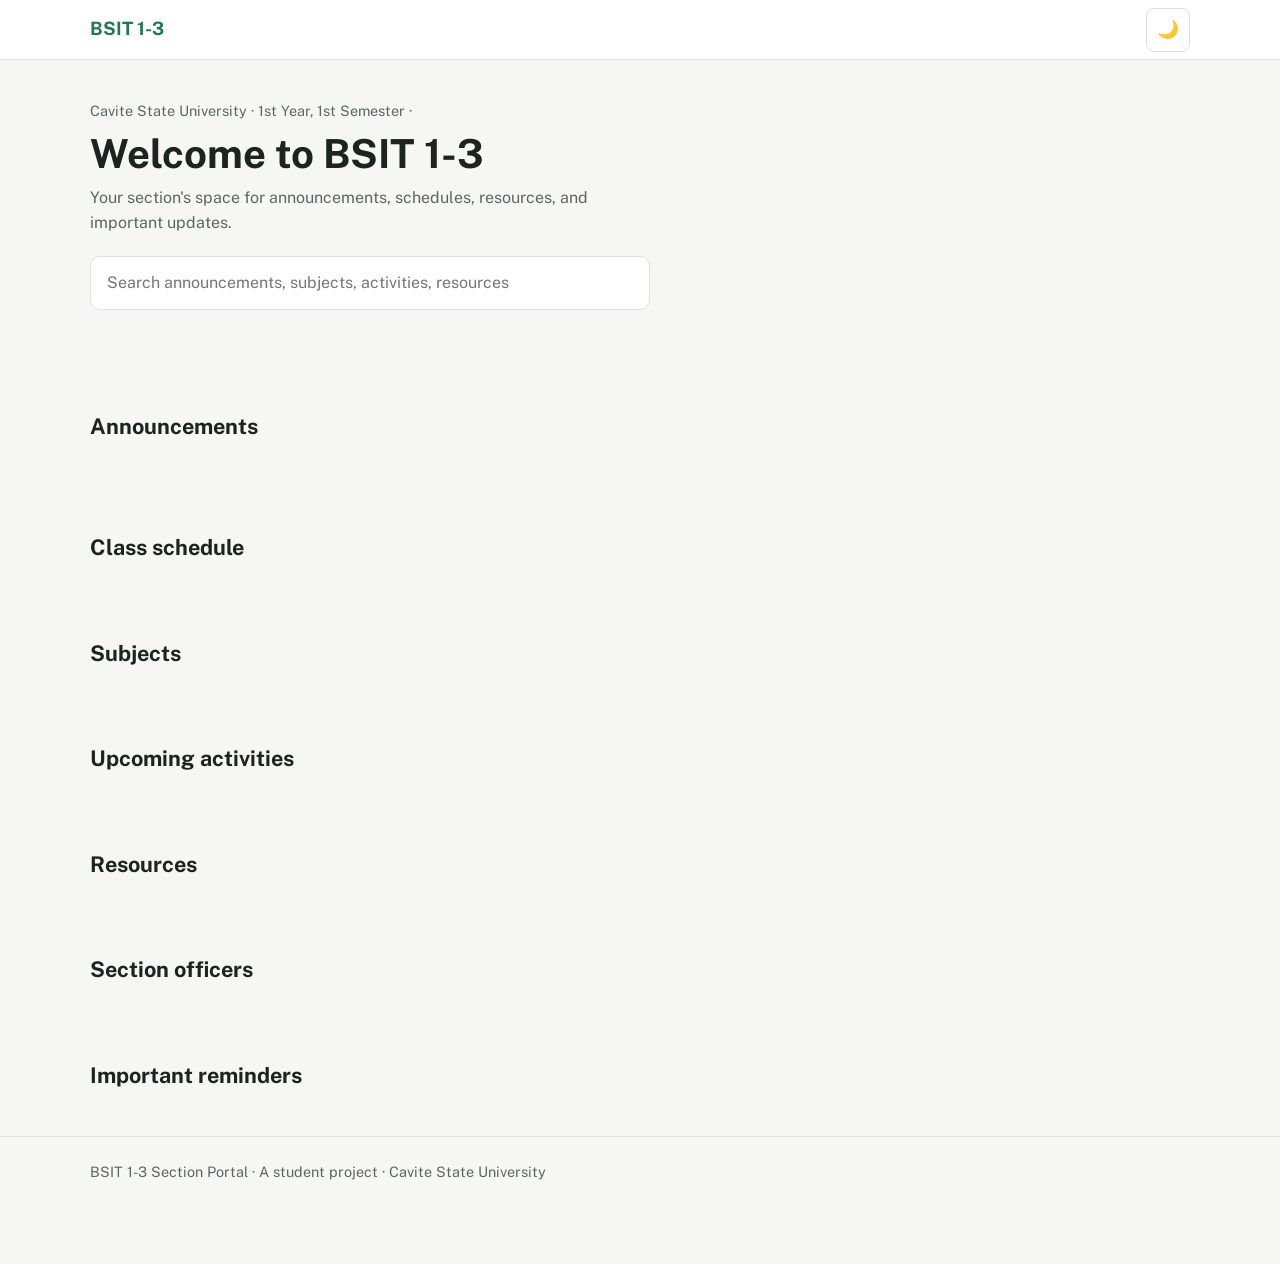
==== index.html @ c6836c4e "Add files via upload" ====
<!DOCTYPE html>
<html lang="en">
<head>
  <meta charset="UTF-8">
  <meta name="viewport" content="width=device-width, initial-scale=1">
  <meta name="description" content="BSIT 1-3 Section Portal: announcements, schedule, subjects, activities, and resources.">
  <title>BSIT 1-3 Section Portal</title>
  <link rel="preconnect" href="https://fonts.googleapis.com">
  <link rel="preconnect" href="https://fonts.gstatic.com" crossorigin>
  <link href="https://fonts.googleapis.com/css2?family=Public+Sans:wght@400;500;600;700&display=swap" rel="stylesheet">
  <link rel="stylesheet" href="style.css">
</head>
<body>
  <a class="skip-link" href="#main">Skip to content</a>

  <header class="site-header">
    <div class="container header-inner">
      <a class="brand" href="#home">BSIT 1-3</a>
      <nav id="site-nav" class="site-nav" aria-label="Main navigation">
        <ul id="nav-links"></ul>
      </nav>
      <div class="header-actions">
        <button id="theme-toggle" class="icon-btn" type="button" aria-label="Switch to dark mode">🌙</button>
        <button id="menu-toggle" class="icon-btn menu-btn" type="button" aria-label="Open menu" aria-expanded="false" aria-controls="site-nav">☰</button>
      </div>
    </div>
  </header>

  <main id="main">
    <section id="home" class="hero">
      <div class="container">
        <p class="hero-meta">Cavite State University · 1st Year, 1st Semester · <span id="current-date"></span></p>
        <h1>Welcome to BSIT 1-3</h1>
        <p class="hero-text">Your section's space for announcements, schedules, resources, and important updates.</p>
        <form id="search-form" class="search" role="search">
          <label for="search-input" class="sr-only">Search the portal</label>
          <input id="search-input" type="search" placeholder="Search announcements, subjects, activities, resources" autocomplete="off">
        </form>
      </div>
    </section>

    <div class="container">
      <section id="search-results" class="section" aria-live="polite" hidden>
        <h2>Search results</h2>
        <div id="search-results-list" class="grid"></div>
      </section>

      <div id="page-content">
        <section class="section" aria-label="Dashboard">
          <div id="dashboard" class="grid dashboard"></div>
        </section>

        <section id="announcements" class="section">
          <h2>Announcements</h2>
          <div id="announcement-filters" class="filters" role="group" aria-label="Filter announcements by category"></div>
          <div id="announcement-list" class="grid"></div>
        </section>

        <section id="schedule" class="section">
          <h2>Class schedule</h2>
          <div id="schedule-grid" class="grid schedule"></div>
        </section>

        <section id="subjects" class="section">
          <h2>Subjects</h2>
          <div id="subject-list" class="grid"></div>
        </section>

        <section id="activities" class="section">
          <h2>Upcoming activities</h2>
          <div id="activity-list" class="grid"></div>
        </section>

        <section id="resources" class="section">
          <h2>Resources</h2>
          <div id="resource-list" class="grid"></div>
        </section>

        <section id="officers" class="section">
          <h2>Section officers</h2>
          <div id="officer-list" class="grid"></div>
        </section>

        <section id="reminders" class="section">
          <h2>Important reminders</h2>
          <ul id="reminder-list" class="reminders"></ul>
        </section>
      </div>
    </div>
  </main>

  <footer class="site-footer">
    <div class="container">
      <p>BSIT 1-3 Section Portal · A student project · Cavite State University</p>
    </div>
  </footer>

  <button id="back-to-top" class="back-to-top" type="button" aria-label="Back to top" hidden>↑</button>

  <script src="js/script.js"></script>
</body>
</html>
---- style.css ----
/* ---------- Design tokens ---------- */
:root {
  --bg: #f6f7f5;
  --surface: #ffffff;
  --text: #1d2321;
  --muted: #5b6662;
  --border: #dde2df;
  --accent: #1e7a4c;
  --accent-soft: #e4f2ea;
  --accent-text: #ffffff;
  --warn: #b45309;
  --warn-soft: #fdf1dc;
  --radius: 10px;
  --header-h: 60px;
}

:root[data-theme="dark"] {
  --bg: #111614;
  --surface: #1a211e;
  --text: #e7ece9;
  --muted: #9aa8a2;
  --border: #2c3733;
  --accent: #4cc38a;
  --accent-soft: #1b3027;
  --accent-text: #0d1a13;
  --warn: #f0b35a;
  --warn-soft: #33270f;
}

/* ---------- Base ---------- */
*, *::before, *::after { box-sizing: border-box; }
html { scroll-behavior: smooth; scroll-padding-top: calc(var(--header-h) + 12px); }
body {
  margin: 0;
  font-family: "Public Sans", system-ui, sans-serif;
  background: var(--bg);
  color: var(--text);
  line-height: 1.55;
  transition: background 0.2s, color 0.2s;
}
h1, h2, h3, p { margin: 0; }
h1 { font-size: clamp(1.75rem, 5vw, 2.5rem); line-height: 1.2; }
h2 { font-size: 1.35rem; margin-bottom: 1rem; }
h3 { font-size: 1.05rem; }
ul { margin: 0; padding: 0; list-style: none; }
a { color: inherit; }
:focus-visible { outline: 3px solid var(--accent); outline-offset: 2px; }

.container { width: min(1100px, 100% - 2rem); margin-inline: auto; }
.sr-only {
  position: absolute; width: 1px; height: 1px; overflow: hidden;
  clip: rect(0 0 0 0); white-space: nowrap;
}
.skip-link {
  position: absolute; left: 1rem; top: -4rem; z-index: 100;
  background: var(--accent); color: var(--accent-text);
  padding: 0.5rem 1rem; border-radius: var(--radius);
}
.skip-link:focus { top: 0.5rem; }

/* ---------- Header and navigation ---------- */
.site-header {
  position: sticky; top: 0; z-index: 50; height: var(--header-h);
  background: var(--surface); border-bottom: 1px solid var(--border);
}
.header-inner { display: flex; align-items: center; justify-content: space-between; height: 100%; gap: 1rem; }
.brand { font-weight: 700; font-size: 1.15rem; text-decoration: none; color: var(--accent); }
.site-nav ul { display: flex; gap: 0.25rem; }
.site-nav a {
  display: block; padding: 0.5rem 0.75rem; border-radius: 8px;
  text-decoration: none; color: var(--muted); font-size: 0.95rem; font-weight: 500;
  transition: background 0.15s, color 0.15s;
}
.site-nav a:hover { background: var(--accent-soft); color: var(--text); }
.site-nav a.active { background: var(--accent-soft); color: var(--accent); }
.header-actions { display: flex; gap: 0.5rem; }
.icon-btn {
  width: 44px; height: 44px; border-radius: 8px; cursor: pointer;
  border: 1px solid var(--border); background: var(--surface); color: var(--text); font-size: 1.1rem;
  transition: background 0.15s;
}
.icon-btn:hover { background: var(--accent-soft); }
.menu-btn { display: none; }

@media (max-width: 860px) {
  .menu-btn { display: inline-block; }
  .site-nav {
    display: none; position: absolute; top: var(--header-h); left: 0; right: 0;
    background: var(--surface); border-bottom: 1px solid var(--border); padding: 0.5rem 1rem 1rem;
  }
  .site-nav.open { display: block; }
  .site-nav ul { flex-direction: column; }
  .site-nav a { padding: 0.85rem 0.75rem; }
}

/* ---------- Hero and search ---------- */
.hero { padding: 2.5rem 0 1rem; }
.hero-meta { color: var(--muted); font-size: 0.9rem; margin-bottom: 0.5rem; }
.hero-text { color: var(--muted); max-width: 55ch; margin: 0.5rem 0 1.25rem; }
.search input {
  width: 100%; max-width: 560px; padding: 0.85rem 1rem; font: inherit;
  border: 1px solid var(--border); border-radius: var(--radius);
  background: var(--surface); color: var(--text);
}
.search input:focus-visible { border-color: var(--accent); }

/* ---------- Layout ---------- */
.section { padding: 1.75rem 0; }
.grid { display: grid; gap: 1rem; grid-template-columns: repeat(auto-fill, minmax(min(100%, 260px), 1fr)); }
.dashboard { grid-template-columns: repeat(auto-fit, minmax(min(100%, 240px), 1fr)); }

/* ---------- Cards ---------- */
.card {
  background: var(--surface); border: 1px solid var(--border);
  border-radius: var(--radius); padding: 1.1rem;
  display: flex; flex-direction: column; gap: 0.5rem;
  transition: border-color 0.15s, transform 0.15s;
}
.card:hover { border-color: var(--accent); transform: translateY(-2px); }
.card p { color: var(--muted); font-size: 0.95rem; }
.card-label { font-size: 0.85rem; font-weight: 600; color: var(--accent); }
.meta { font-size: 0.85rem; color: var(--muted); }
.dash-card { border-left: 4px solid var(--accent); }
.dash-card.reminder { border-left-color: var(--warn); }
.dash-card.reminder .card-label { color: var(--warn); }
.dash-card.activity { border-left-color: #4f6bd8; }
.dash-card.activity .card-label { color: #4f6bd8; }
:root[data-theme="dark"] .dash-card.activity { border-left-color: #8fa4f5; }
:root[data-theme="dark"] .dash-card.activity .card-label { color: #8fa4f5; }

.badge {
  align-self: flex-start; font-size: 0.78rem; font-weight: 600;
  padding: 0.15rem 0.6rem; border-radius: 999px;
  background: var(--accent-soft); color: var(--accent);
}
.badge.high, .badge.soon { background: var(--warn-soft); color: var(--warn); }
.card.is-soon { border-color: var(--warn); }

details summary { cursor: pointer; font-size: 0.9rem; font-weight: 600; color: var(--accent); }
details p { margin-top: 0.5rem; }

/* ---------- Filters ---------- */
.filters { display: flex; flex-wrap: wrap; gap: 0.5rem; margin-bottom: 1rem; }
.filter-btn {
  min-height: 40px; padding: 0.4rem 1rem; font: inherit; font-size: 0.9rem; cursor: pointer;
  border: 1px solid var(--border); border-radius: 999px;
  background: var(--surface); color: var(--text);
}
.filter-btn[aria-pressed="true"] { background: var(--accent); border-color: var(--accent); color: var(--accent-text); }

/* ---------- Schedule ---------- */
.schedule { grid-template-columns: repeat(auto-fit, minmax(min(100%, 230px), 1fr)); }
.day-card.today { border-color: var(--accent); }
.day-card ul { display: flex; flex-direction: column; gap: 0.6rem; }
.class-item { padding-left: 0.75rem; border-left: 3px solid var(--accent-soft); }
.class-item strong { display: block; font-size: 0.95rem; }
.empty-day { color: var(--muted); font-size: 0.95rem; }

/* ---------- Officers, reminders, resources ---------- */
.officer-card { text-align: center; align-items: center; }
.avatar {
  width: 52px; height: 52px; border-radius: 50%;
  display: grid; place-items: center; font-weight: 700;
  background: var(--accent-soft); color: var(--accent);
}
.resource-card { text-decoration: none; }
.reminders { display: grid; gap: 0.5rem; }
.reminders li {
  background: var(--surface); border: 1px solid var(--border);
  border-left: 4px solid var(--warn); border-radius: var(--radius); padding: 0.7rem 1rem;
}

/* ---------- Empty state, footer, back to top ---------- */
.empty-state {
  grid-column: 1 / -1; text-align: center; padding: 2rem 1rem; color: var(--muted);
  border: 1px dashed var(--border); border-radius: var(--radius);
}
.site-footer { border-top: 1px solid var(--border); padding: 1.5rem 0 5rem; color: var(--muted); font-size: 0.9rem; }
.back-to-top {
  position: fixed; right: 1rem; bottom: 1rem; width: 48px; height: 48px; border-radius: 50%;
  border: none; cursor: pointer; font-size: 1.2rem;
  background: var(--accent); color: var(--accent-text);
}
.back-to-top[hidden] { display: none; }

@media (prefers-reduced-motion: reduce) {
  html { scroll-behavior: auto; }
  *, *::before, *::after { transition: none !important; }
}
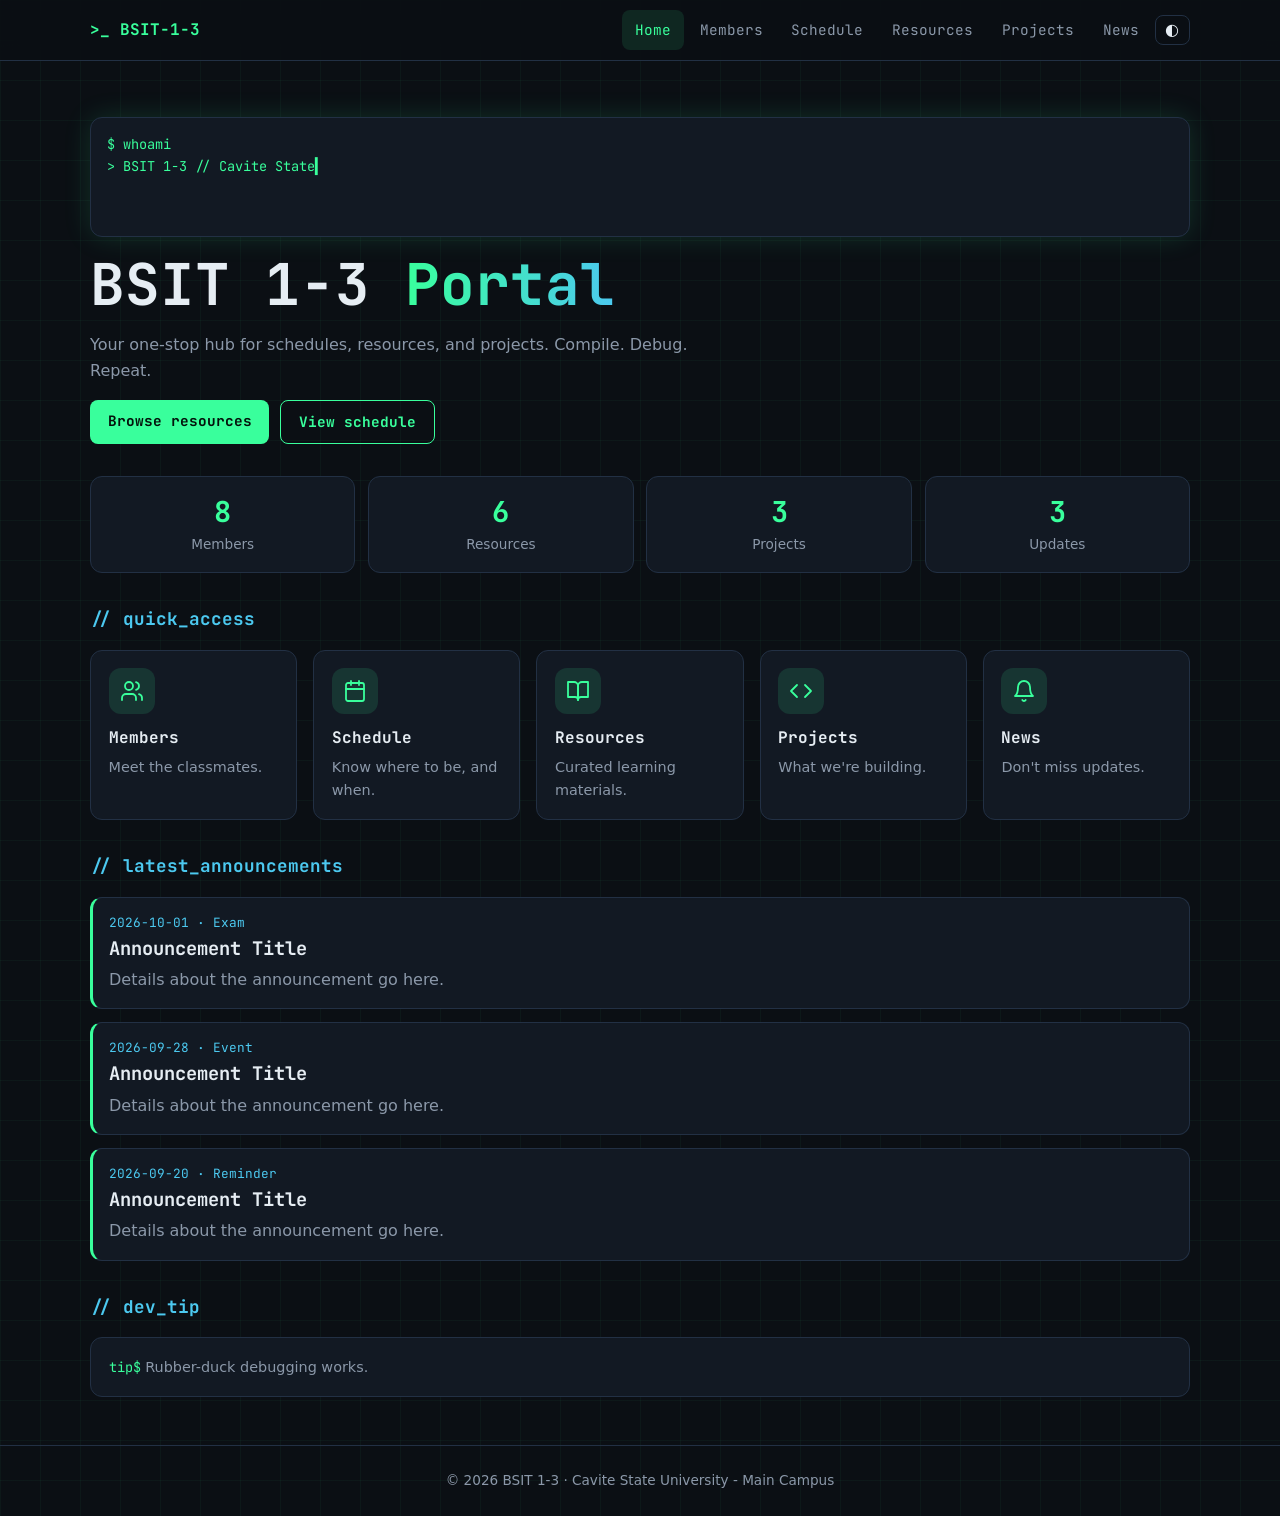
==== commit 040e393f: "Add files via upload" ====
--- a/index.html
+++ b/index.html
@@ -1,102 +1,22 @@
 <!DOCTYPE html>
 <html lang="en">
 <head>
-  <meta charset="UTF-8">
-  <meta name="viewport" content="width=device-width, initial-scale=1">
-  <meta name="description" content="BSIT 1-3 Section Portal: announcements, schedule, subjects, activities, and resources.">
-  <title>BSIT 1-3 Section Portal</title>
-  <link rel="preconnect" href="https://fonts.googleapis.com">
-  <link rel="preconnect" href="https://fonts.gstatic.com" crossorigin>
-  <link href="https://fonts.googleapis.com/css2?family=Public+Sans:wght@400;500;600;700&display=swap" rel="stylesheet">
-  <link rel="stylesheet" href="style.css">
+<meta charset="utf-8">
+<meta name="viewport" content="width=device-width,initial-scale=1">
+<title>BSIT 1-3 Portal</title>
+<meta name="description" content="BSIT 1-3 Section Portal — schedules, resources, and projects.">
+<meta name="theme-color" content="#0b0f14">
+<link rel="icon" href="assets/favicon.svg" type="image/svg+xml">
+<link rel="icon" href="assets/favicon-32.png" sizes="32x32" type="image/png">
+<link rel="apple-touch-icon" href="assets/apple-touch-icon.png">
+<link href="https://fonts.googleapis.com/css2?family=JetBrains+Mono:wght@400;700&display=swap" rel="stylesheet">
+<link rel="stylesheet" href="css/style.css">
 </head>
 <body>
-  <a class="skip-link" href="#main">Skip to content</a>
-
-  <header class="site-header">
-    <div class="container header-inner">
-      <a class="brand" href="#home">BSIT 1-3</a>
-      <nav id="site-nav" class="site-nav" aria-label="Main navigation">
-        <ul id="nav-links"></ul>
-      </nav>
-      <div class="header-actions">
-        <button id="theme-toggle" class="icon-btn" type="button" aria-label="Switch to dark mode">🌙</button>
-        <button id="menu-toggle" class="icon-btn menu-btn" type="button" aria-label="Open menu" aria-expanded="false" aria-controls="site-nav">☰</button>
-      </div>
-    </div>
-  </header>
-
-  <main id="main">
-    <section id="home" class="hero">
-      <div class="container">
-        <p class="hero-meta">Cavite State University · 1st Year, 1st Semester · <span id="current-date"></span></p>
-        <h1>Welcome to BSIT 1-3</h1>
-        <p class="hero-text">Your section's space for announcements, schedules, resources, and important updates.</p>
-        <form id="search-form" class="search" role="search">
-          <label for="search-input" class="sr-only">Search the portal</label>
-          <input id="search-input" type="search" placeholder="Search announcements, subjects, activities, resources" autocomplete="off">
-        </form>
-      </div>
-    </section>
-
-    <div class="container">
-      <section id="search-results" class="section" aria-live="polite" hidden>
-        <h2>Search results</h2>
-        <div id="search-results-list" class="grid"></div>
-      </section>
-
-      <div id="page-content">
-        <section class="section" aria-label="Dashboard">
-          <div id="dashboard" class="grid dashboard"></div>
-        </section>
-
-        <section id="announcements" class="section">
-          <h2>Announcements</h2>
-          <div id="announcement-filters" class="filters" role="group" aria-label="Filter announcements by category"></div>
-          <div id="announcement-list" class="grid"></div>
-        </section>
-
-        <section id="schedule" class="section">
-          <h2>Class schedule</h2>
-          <div id="schedule-grid" class="grid schedule"></div>
-        </section>
-
-        <section id="subjects" class="section">
-          <h2>Subjects</h2>
-          <div id="subject-list" class="grid"></div>
-        </section>
-
-        <section id="activities" class="section">
-          <h2>Upcoming activities</h2>
-          <div id="activity-list" class="grid"></div>
-        </section>
-
-        <section id="resources" class="section">
-          <h2>Resources</h2>
-          <div id="resource-list" class="grid"></div>
-        </section>
-
-        <section id="officers" class="section">
-          <h2>Section officers</h2>
-          <div id="officer-list" class="grid"></div>
-        </section>
-
-        <section id="reminders" class="section">
-          <h2>Important reminders</h2>
-          <ul id="reminder-list" class="reminders"></ul>
-        </section>
-      </div>
-    </div>
-  </main>
-
-  <footer class="site-footer">
-    <div class="container">
-      <p>BSIT 1-3 Section Portal · A student project · Cavite State University</p>
-    </div>
-  </footer>
-
-  <button id="back-to-top" class="back-to-top" type="button" aria-label="Back to top" hidden>↑</button>
-
-  <script src="js/script.js"></script>
+<header id="site-header"></header>
+<main id="app" class="container"><noscript>This portal needs JavaScript enabled.</noscript></main>
+<footer id="site-footer"></footer>
+<script src="js/data.js"></script>
+<script src="js/script.js"></script>
 </body>
 </html>
--- a/css/style.css
+++ b/css/style.css
@@ -0,0 +1,60 @@
+/* BSIT 1-3 Portal — tweak colors in :root */
+:root{--bg:#0b0f14;--surface:#121923;--text:#e6edf3;--muted:#8b98a9;--accent:#39ff9c;--accent2:#4cc9f0;--border:#223044;--grid:rgba(57,255,156,.04);--glow:0 0 28px rgba(57,255,156,.14);--mono:"JetBrains Mono",ui-monospace,Consolas,monospace;--r:12px}
+[data-theme=light]{--bg:#f4f7fb;--surface:#fff;--text:#0f1722;--muted:#5b6778;--accent:#00875a;--accent2:#0b6fc2;--border:#d8e0ea;--grid:rgba(0,0,0,.04);--glow:0 6px 22px rgba(0,0,0,.08)}
+*{box-sizing:border-box;margin:0}
+body{font-family:system-ui,-apple-system,"Segoe UI",sans-serif;background:var(--bg);color:var(--text);line-height:1.6;background-image:linear-gradient(var(--grid) 1px,transparent 1px),linear-gradient(90deg,var(--grid) 1px,transparent 1px);background-size:40px 40px;min-height:100vh;display:flex;flex-direction:column}
+a{color:inherit;text-decoration:none}
+h1,h2,h3,.brand,.btn,.chip{font-family:var(--mono)}
+.container{width:min(1100px,92%);margin-inline:auto}
+main{flex:1;padding:2rem 0 3rem}
+.muted{color:var(--muted)}
+#site-header{position:sticky;top:0;z-index:10;background:color-mix(in srgb,var(--bg) 88%,transparent);backdrop-filter:blur(10px);border-bottom:1px solid var(--border)}
+.nav{display:flex;align-items:center;justify-content:space-between;min-height:60px;position:relative}
+.brand{font-weight:700;color:var(--accent)}
+.burger,.theme{background:none;border:1px solid var(--border);color:var(--text);border-radius:8px;padding:.3rem .6rem;cursor:pointer;font-size:1rem}
+.links{display:none;list-style:none;position:absolute;top:100%;left:0;right:0;background:var(--surface);border:1px solid var(--border);border-radius:var(--r);padding:.5rem;flex-direction:column;gap:.2rem}
+.links.open{display:flex}
+.links a{display:block;padding:.5rem .8rem;border-radius:8px;font-family:var(--mono);font-size:.9rem;color:var(--muted)}
+.links a:hover,.links a.active{color:var(--accent);background:color-mix(in srgb,var(--accent) 10%,transparent)}
+@media(min-width:780px){.burger{display:none}.links{display:flex;position:static;flex-direction:row;background:none;border:0;align-items:center;padding:0}}
+.term{font-family:var(--mono);font-size:.85rem;color:var(--accent);background:var(--surface);border:1px solid var(--border);border-radius:var(--r);padding:1rem;min-height:7.5rem;box-shadow:var(--glow);white-space:pre-wrap}
+.term::after{content:"▍";animation:blink 1s steps(2) infinite}
+@keyframes blink{50%{opacity:0}}
+.hero{padding:1.5rem 0 2rem;display:grid;gap:1rem}
+.hero h1{font-size:clamp(2rem,7vw,3.6rem);line-height:1.1}
+.grad{background:linear-gradient(90deg,var(--accent),var(--accent2));-webkit-background-clip:text;background-clip:text;color:transparent}
+.lead{color:var(--muted);max-width:60ch}
+.cta{display:flex;flex-wrap:wrap;gap:.7rem}
+.btn{padding:.6rem 1.1rem;border-radius:8px;background:var(--accent);color:#04120b;font-weight:700;font-size:.9rem;transition:transform .15s}
+.btn.ghost{background:none;color:var(--accent);border:1px solid var(--accent)}
+.btn:hover{transform:translateY(-2px)}
+.sec{font-size:1.1rem;color:var(--accent2);margin:2rem 0 1rem}
+.stats{display:grid;grid-template-columns:repeat(2,1fr);gap:.8rem}
+.stat{background:var(--surface);border:1px solid var(--border);border-radius:var(--r);padding:1rem;text-align:center}
+.stat b{display:block;font:700 1.8rem var(--mono);color:var(--accent)}
+.stat span{color:var(--muted);font-size:.85rem}
+.grid{display:grid;grid-template-columns:repeat(auto-fill,minmax(250px,1fr));gap:1rem}
+.grid.quick{grid-template-columns:repeat(auto-fit,minmax(180px,1fr))}
+.stack{display:grid;gap:.8rem}
+.card{display:block;background:var(--surface);border:1px solid var(--border);border-radius:var(--r);padding:1.1rem;transition:transform .2s,border-color .2s,box-shadow .2s}
+.card:hover{transform:translateY(-4px);border-color:var(--accent);box-shadow:var(--glow)}
+.card h3{font-size:1rem;margin-bottom:.3rem}
+.card p{color:var(--muted);font-size:.9rem}
+.ico{display:grid;place-items:center;width:46px;height:46px;border-radius:12px;color:var(--accent);background:color-mix(in srgb,var(--accent) 12%,transparent);margin-bottom:.7rem}.ico svg{width:24px;height:24px}
+.avatar{width:52px;height:52px;border-radius:50%;display:grid;place-items:center;font:700 1.1rem var(--mono);color:#04120b;background:linear-gradient(135deg,var(--accent),var(--accent2));margin-bottom:.6rem}
+.tag{display:inline-block;font:.72rem var(--mono);padding:.1rem .5rem;border:1px solid var(--border);border-radius:99px;color:var(--accent2);margin:.5rem .3rem 0 0}
+.page-head{margin-bottom:1.5rem}
+.prompt{font-family:var(--mono);color:var(--accent);font-size:.85rem}
+.page-head h1{font-size:clamp(1.6rem,5vw,2.4rem)}
+.tools{display:flex;flex-wrap:wrap;gap:.5rem;margin-bottom:1.2rem}
+input[type=search]{flex:1 1 220px;background:var(--surface);color:var(--text);border:1px solid var(--border);border-radius:8px;padding:.6rem .8rem;font:inherit}
+input:focus-visible,button:focus-visible,a:focus-visible{outline:2px solid var(--accent);outline-offset:2px}
+.chip{background:none;border:1px solid var(--border);color:var(--muted);border-radius:99px;padding:.3rem .8rem;font-size:.8rem;cursor:pointer}
+.chip.on,.chip:hover{color:#04120b;background:var(--accent);border-color:var(--accent)}
+.row{display:grid;gap:.2rem;background:var(--surface);border:1px solid var(--border);border-left:3px solid var(--accent);border-radius:var(--r);padding:1rem}
+.row time,.row .meta{font:.8rem var(--mono);color:var(--accent2)}
+footer{border-top:1px solid var(--border);padding:1.5rem 0;font-size:.85rem;text-align:center;color:var(--muted)}
+@media(min-width:600px){.stats{grid-template-columns:repeat(4,1fr)}}
+@media(prefers-reduced-motion:reduce){*{animation:none!important;transition:none!important}}
+/* iframe mode: ?embed */
+.embed #site-header,.embed #site-footer{display:none}.embed main{padding:1rem 0}
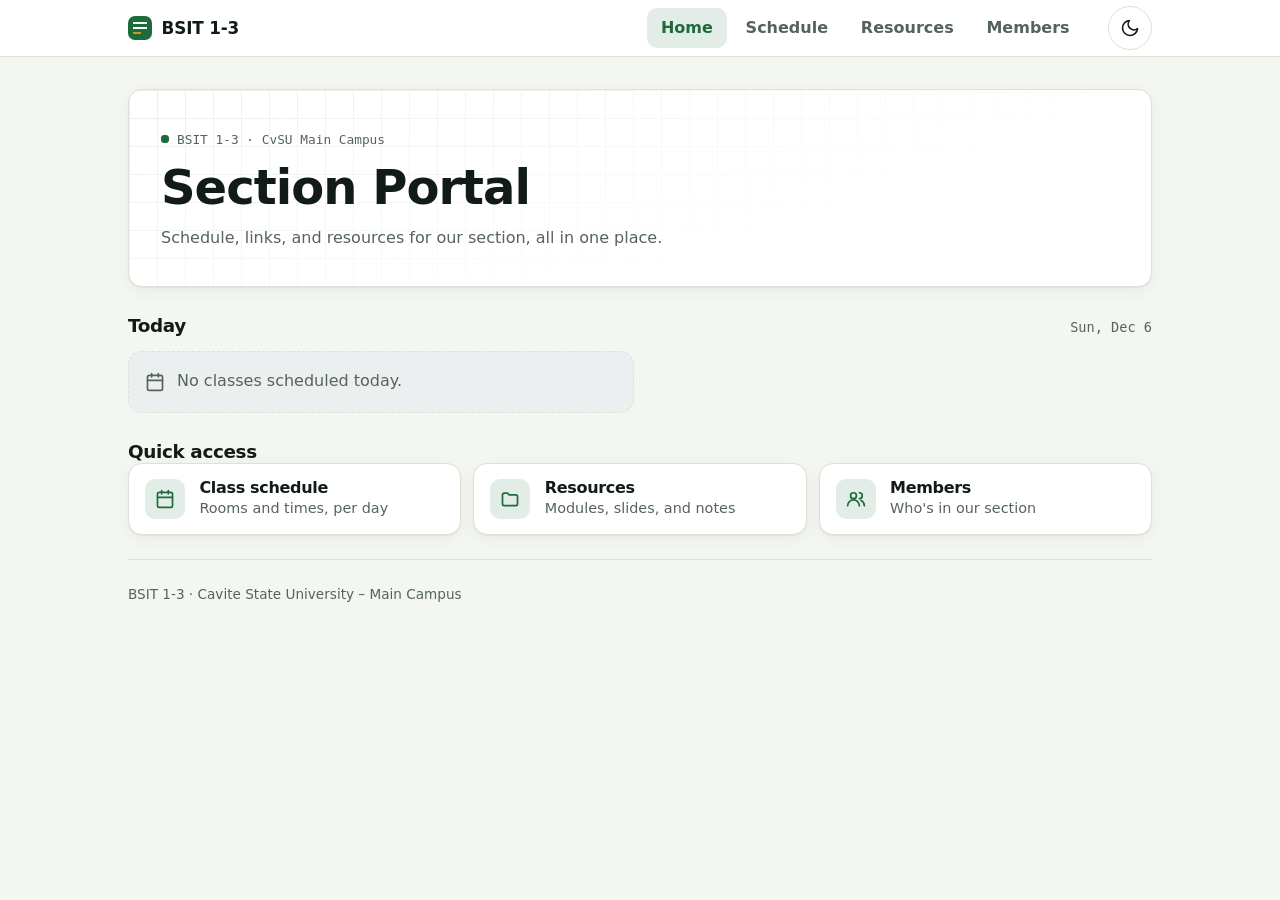
==== commit 950abf3a: "Add files via upload" ====
--- a/index.html
+++ b/index.html
@@ -1,22 +1,105 @@
 <!DOCTYPE html>
 <html lang="en">
 <head>
-<meta charset="utf-8">
-<meta name="viewport" content="width=device-width,initial-scale=1">
-<title>BSIT 1-3 Portal</title>
-<meta name="description" content="BSIT 1-3 Section Portal — schedules, resources, and projects.">
-<meta name="theme-color" content="#0b0f14">
-<link rel="icon" href="assets/favicon.svg" type="image/svg+xml">
-<link rel="icon" href="assets/favicon-32.png" sizes="32x32" type="image/png">
-<link rel="apple-touch-icon" href="assets/apple-touch-icon.png">
-<link href="https://fonts.googleapis.com/css2?family=JetBrains+Mono:wght@400;700&display=swap" rel="stylesheet">
-<link rel="stylesheet" href="css/style.css">
+  <meta charset="UTF-8">
+  <meta name="viewport" content="width=device-width, initial-scale=1, viewport-fit=cover">
+  <title>Home · BSIT 1-3 Portal</title>
+  <meta name="description" content="Class schedule, links, and resources for BSIT 1-3, Cavite State University.">
+  <meta name="theme-color" content="#f4f6f1">
+  <link rel="icon" href="assets/favicon.svg" type="image/svg+xml">
+  <script>
+    try {
+      var t = localStorage.getItem("theme") || (matchMedia("(prefers-color-scheme: dark)").matches ? "dark" : "light");
+      document.documentElement.setAttribute("data-theme", t);
+    } catch (e) {}
+  </script>
+  <link rel="stylesheet" href="css/style.css">
 </head>
 <body>
-<header id="site-header"></header>
-<main id="app" class="container"><noscript>This portal needs JavaScript enabled.</noscript></main>
-<footer id="site-footer"></footer>
-<script src="js/data.js"></script>
-<script src="js/script.js"></script>
+  <a class="skip-link" href="#main">Skip to content</a>
+
+  <header class="top">
+    <div class="top-inner">
+      <a class="brand" href="#/home" aria-label="BSIT 1-3 Portal home">
+        <span class="brand-mark" aria-hidden="true"></span>
+        <span>BSIT 1-3</span>
+      </a>
+      <nav class="top-nav" aria-label="Primary">
+        <a href="#/home" data-route="home">Home</a>
+        <a href="#/schedule" data-route="schedule">Schedule</a>
+        <a href="#/resources" data-route="resources">Resources</a>
+        <a href="#/members" data-route="members">Members</a>
+      </nav>
+      <button id="theme-toggle" class="icon-btn" type="button" aria-label="Switch theme"></button>
+    </div>
+  </header>
+
+  <main id="main">
+    <!-- HOME -->
+    <section class="view" data-view="home" aria-labelledby="home-title">
+      <div class="hero">
+        <p class="eyebrow"><span class="dot" aria-hidden="true"></span>BSIT 1-3 · CvSU Main Campus</p>
+        <h1 id="home-title" tabindex="-1">Section Portal</h1>
+        <p class="lead">Schedule, links, and resources for our section, all in one place.</p>
+      </div>
+
+      <section class="block" aria-labelledby="today-title">
+        <div class="block-head">
+          <h2 id="today-title">Today</h2>
+          <span id="today-date" class="mono muted"></span>
+        </div>
+        <ul id="today-list" class="class-list"></ul>
+      </section>
+
+      <section class="block" aria-labelledby="quick-title">
+        <h2 id="quick-title">Quick access</h2>
+        <div id="quick-list" class="grid"></div>
+      </section>
+    </section>
+
+    <!-- SCHEDULE -->
+    <section class="view" data-view="schedule" aria-labelledby="schedule-title" hidden>
+      <h1 id="schedule-title" class="page-title" tabindex="-1">Class schedule</h1>
+
+      <div class="search">
+        <label class="sr-only" for="schedule-search">Search the schedule</label>
+        <span class="search-icon" data-icon="search" aria-hidden="true"></span>
+        <input id="schedule-search" type="search" placeholder="Search course, room, day, or time" autocomplete="off" enterkeyhint="search">
+      </div>
+
+      <div id="day-nav" class="day-nav" role="group" aria-label="Choose a day"></div>
+
+      <div class="block-head">
+        <h2 id="list-title"></h2>
+        <span id="list-meta" class="mono muted" aria-live="polite"></span>
+      </div>
+      <ul id="schedule-list" class="class-list"></ul>
+    </section>
+
+    <!-- RESOURCES -->
+    <section class="view" data-view="resources" aria-labelledby="resources-title" hidden>
+      <h1 id="resources-title" class="page-title" tabindex="-1">Resources</h1>
+      <div id="resource-list" class="grid"></div>
+    </section>
+
+    <!-- MEMBERS -->
+    <section class="view" data-view="members" aria-labelledby="members-title" hidden>
+      <h1 id="members-title" class="page-title" tabindex="-1">Members</h1>
+      <div id="member-list" class="grid"></div>
+    </section>
+  </main>
+
+  <footer class="footer">
+    <p>BSIT 1-3 · Cavite State University – Main Campus</p>
+  </footer>
+
+  <nav class="bottom-nav" aria-label="Primary">
+    <a class="bn-item" href="#/home" data-route="home"><span class="bn-icon" data-icon="home" aria-hidden="true"></span><span class="bn-label">Home</span></a>
+    <a class="bn-item" href="#/schedule" data-route="schedule"><span class="bn-icon" data-icon="calendar" aria-hidden="true"></span><span class="bn-label">Schedule</span></a>
+    <a class="bn-item" href="#/resources" data-route="resources"><span class="bn-icon" data-icon="folder" aria-hidden="true"></span><span class="bn-label">Resources</span></a>
+    <a class="bn-item" href="#/members" data-route="members"><span class="bn-icon" data-icon="users" aria-hidden="true"></span><span class="bn-label">Members</span></a>
+  </nav>
+
+  <script src="js/script.js" defer></script>
 </body>
 </html>
--- a/css/style.css
+++ b/css/style.css
@@ -1,60 +1,301 @@
-/* BSIT 1-3 Portal — tweak colors in :root */
-:root{--bg:#0b0f14;--surface:#121923;--text:#e6edf3;--muted:#8b98a9;--accent:#39ff9c;--accent2:#4cc9f0;--border:#223044;--grid:rgba(57,255,156,.04);--glow:0 0 28px rgba(57,255,156,.14);--mono:"JetBrains Mono",ui-monospace,Consolas,monospace;--r:12px}
-[data-theme=light]{--bg:#f4f7fb;--surface:#fff;--text:#0f1722;--muted:#5b6778;--accent:#00875a;--accent2:#0b6fc2;--border:#d8e0ea;--grid:rgba(0,0,0,.04);--glow:0 6px 22px rgba(0,0,0,.08)}
-*{box-sizing:border-box;margin:0}
-body{font-family:system-ui,-apple-system,"Segoe UI",sans-serif;background:var(--bg);color:var(--text);line-height:1.6;background-image:linear-gradient(var(--grid) 1px,transparent 1px),linear-gradient(90deg,var(--grid) 1px,transparent 1px);background-size:40px 40px;min-height:100vh;display:flex;flex-direction:column}
-a{color:inherit;text-decoration:none}
-h1,h2,h3,.brand,.btn,.chip{font-family:var(--mono)}
-.container{width:min(1100px,92%);margin-inline:auto}
-main{flex:1;padding:2rem 0 3rem}
-.muted{color:var(--muted)}
-#site-header{position:sticky;top:0;z-index:10;background:color-mix(in srgb,var(--bg) 88%,transparent);backdrop-filter:blur(10px);border-bottom:1px solid var(--border)}
-.nav{display:flex;align-items:center;justify-content:space-between;min-height:60px;position:relative}
-.brand{font-weight:700;color:var(--accent)}
-.burger,.theme{background:none;border:1px solid var(--border);color:var(--text);border-radius:8px;padding:.3rem .6rem;cursor:pointer;font-size:1rem}
-.links{display:none;list-style:none;position:absolute;top:100%;left:0;right:0;background:var(--surface);border:1px solid var(--border);border-radius:var(--r);padding:.5rem;flex-direction:column;gap:.2rem}
-.links.open{display:flex}
-.links a{display:block;padding:.5rem .8rem;border-radius:8px;font-family:var(--mono);font-size:.9rem;color:var(--muted)}
-.links a:hover,.links a.active{color:var(--accent);background:color-mix(in srgb,var(--accent) 10%,transparent)}
-@media(min-width:780px){.burger{display:none}.links{display:flex;position:static;flex-direction:row;background:none;border:0;align-items:center;padding:0}}
-.term{font-family:var(--mono);font-size:.85rem;color:var(--accent);background:var(--surface);border:1px solid var(--border);border-radius:var(--r);padding:1rem;min-height:7.5rem;box-shadow:var(--glow);white-space:pre-wrap}
-.term::after{content:"▍";animation:blink 1s steps(2) infinite}
-@keyframes blink{50%{opacity:0}}
-.hero{padding:1.5rem 0 2rem;display:grid;gap:1rem}
-.hero h1{font-size:clamp(2rem,7vw,3.6rem);line-height:1.1}
-.grad{background:linear-gradient(90deg,var(--accent),var(--accent2));-webkit-background-clip:text;background-clip:text;color:transparent}
-.lead{color:var(--muted);max-width:60ch}
-.cta{display:flex;flex-wrap:wrap;gap:.7rem}
-.btn{padding:.6rem 1.1rem;border-radius:8px;background:var(--accent);color:#04120b;font-weight:700;font-size:.9rem;transition:transform .15s}
-.btn.ghost{background:none;color:var(--accent);border:1px solid var(--accent)}
-.btn:hover{transform:translateY(-2px)}
-.sec{font-size:1.1rem;color:var(--accent2);margin:2rem 0 1rem}
-.stats{display:grid;grid-template-columns:repeat(2,1fr);gap:.8rem}
-.stat{background:var(--surface);border:1px solid var(--border);border-radius:var(--r);padding:1rem;text-align:center}
-.stat b{display:block;font:700 1.8rem var(--mono);color:var(--accent)}
-.stat span{color:var(--muted);font-size:.85rem}
-.grid{display:grid;grid-template-columns:repeat(auto-fill,minmax(250px,1fr));gap:1rem}
-.grid.quick{grid-template-columns:repeat(auto-fit,minmax(180px,1fr))}
-.stack{display:grid;gap:.8rem}
-.card{display:block;background:var(--surface);border:1px solid var(--border);border-radius:var(--r);padding:1.1rem;transition:transform .2s,border-color .2s,box-shadow .2s}
-.card:hover{transform:translateY(-4px);border-color:var(--accent);box-shadow:var(--glow)}
-.card h3{font-size:1rem;margin-bottom:.3rem}
-.card p{color:var(--muted);font-size:.9rem}
-.ico{display:grid;place-items:center;width:46px;height:46px;border-radius:12px;color:var(--accent);background:color-mix(in srgb,var(--accent) 12%,transparent);margin-bottom:.7rem}.ico svg{width:24px;height:24px}
-.avatar{width:52px;height:52px;border-radius:50%;display:grid;place-items:center;font:700 1.1rem var(--mono);color:#04120b;background:linear-gradient(135deg,var(--accent),var(--accent2));margin-bottom:.6rem}
-.tag{display:inline-block;font:.72rem var(--mono);padding:.1rem .5rem;border:1px solid var(--border);border-radius:99px;color:var(--accent2);margin:.5rem .3rem 0 0}
-.page-head{margin-bottom:1.5rem}
-.prompt{font-family:var(--mono);color:var(--accent);font-size:.85rem}
-.page-head h1{font-size:clamp(1.6rem,5vw,2.4rem)}
-.tools{display:flex;flex-wrap:wrap;gap:.5rem;margin-bottom:1.2rem}
-input[type=search]{flex:1 1 220px;background:var(--surface);color:var(--text);border:1px solid var(--border);border-radius:8px;padding:.6rem .8rem;font:inherit}
-input:focus-visible,button:focus-visible,a:focus-visible{outline:2px solid var(--accent);outline-offset:2px}
-.chip{background:none;border:1px solid var(--border);color:var(--muted);border-radius:99px;padding:.3rem .8rem;font-size:.8rem;cursor:pointer}
-.chip.on,.chip:hover{color:#04120b;background:var(--accent);border-color:var(--accent)}
-.row{display:grid;gap:.2rem;background:var(--surface);border:1px solid var(--border);border-left:3px solid var(--accent);border-radius:var(--r);padding:1rem}
-.row time,.row .meta{font:.8rem var(--mono);color:var(--accent2)}
-footer{border-top:1px solid var(--border);padding:1.5rem 0;font-size:.85rem;text-align:center;color:var(--muted)}
-@media(min-width:600px){.stats{grid-template-columns:repeat(4,1fr)}}
-@media(prefers-reduced-motion:reduce){*{animation:none!important;transition:none!important}}
-/* iframe mode: ?embed */
-.embed #site-header,.embed #site-footer{display:none}.embed main{padding:1rem 0}
+/* ===== Tokens ===== */
+:root {
+  color-scheme: light;
+  --bg: #f4f6f1;
+  --surface: #ffffff;
+  --surface-2: #eceff0;
+  --glass: rgba(255, 255, 255, 0.94);
+  --ink: #121c16;
+  --muted: #55645a;
+  --accent: #1d6a3a;
+  --accent-soft: rgba(29, 106, 58, 0.12);
+  --on-accent: #ffffff;
+  --gold: #c99a1c;
+  --line: #dce2d6;
+  --shadow: 0 1px 2px rgba(16, 32, 22, 0.06), 0 4px 16px rgba(16, 32, 22, 0.05);
+
+  --radius: 14px;
+  --radius-sm: 10px;
+  --nav-h: 3.75rem;
+  --t: 250ms;
+
+  --font: system-ui, -apple-system, "Segoe UI", Roboto, "Helvetica Neue", sans-serif;
+  --mono: ui-monospace, "SFMono-Regular", "Cascadia Mono", Menlo, Consolas, monospace;
+}
+[data-theme="dark"] {
+  color-scheme: dark;
+  --bg: #0b130e;
+  --surface: #121e16;
+  --surface-2: #182a1f;
+  --glass: rgba(18, 30, 22, 0.94);
+  --ink: #e6eee8;
+  --muted: #97ab9d;
+  --accent: #5fbf86;
+  --accent-soft: rgba(95, 191, 134, 0.16);
+  --on-accent: #0b130e;
+  --gold: #e2b43c;
+  --line: #233629;
+  --shadow: 0 1px 2px rgba(0, 0, 0, 0.4), 0 4px 16px rgba(0, 0, 0, 0.25);
+}
+
+/* ===== Theme transition (class is added by JS only while switching) ===== */
+.theme-transition,
+.theme-transition *,
+.theme-transition *::before,
+.theme-transition *::after {
+  transition: background-color var(--t) ease, color var(--t) ease, border-color var(--t) ease,
+    fill var(--t) ease, stroke var(--t) ease, box-shadow var(--t) ease !important;
+}
+
+/* ===== Base ===== */
+*, *::before, *::after { box-sizing: border-box; }
+html { -webkit-text-size-adjust: 100%; scroll-padding-top: 5rem; }
+body {
+  margin: 0;
+  min-height: 100vh;
+  padding-bottom: calc(var(--nav-h) + env(safe-area-inset-bottom, 0px) + 1rem);
+  background: var(--bg);
+  color: var(--ink);
+  font: 1rem/1.55 var(--font);
+  -webkit-tap-highlight-color: transparent;
+  overflow-x: hidden;
+}
+h1, h2, h3, p { margin: 0; }
+h1, h2, h3 { letter-spacing: -0.02em; line-height: 1.2; }
+h1 { font-size: clamp(1.9rem, 8vw, 3rem); font-weight: 750; }
+h2 { font-size: 1.15rem; font-weight: 650; }
+a { color: var(--accent); }
+.muted { color: var(--muted); }
+.mono { font-family: var(--mono); font-size: 0.85rem; }
+:focus-visible { outline: 3px solid var(--accent); outline-offset: 2px; border-radius: 6px; }
+[tabindex="-1"]:focus { outline: none; }
+
+.sr-only {
+  position: absolute; width: 1px; height: 1px; margin: -1px; padding: 0;
+  overflow: hidden; clip: rect(0 0 0 0); white-space: nowrap; border: 0;
+}
+.skip-link {
+  position: fixed; top: 0.5rem; left: 0.5rem; z-index: 100;
+  padding: 0.6rem 1rem; border-radius: var(--radius-sm);
+  background: var(--accent); color: var(--on-accent);
+  transform: translateY(-200%);
+}
+.skip-link:focus { transform: none; }
+
+main, .top-inner, .footer {
+  width: min(100% - 2rem, 64rem);
+  margin-inline: auto;
+}
+main { padding-block: 1.25rem 1rem; }
+
+/* ===== Header ===== */
+.top {
+  position: sticky; top: 0; z-index: 20;
+  padding-top: env(safe-area-inset-top, 0px);
+  background: var(--glass);
+  -webkit-backdrop-filter: blur(12px);
+  backdrop-filter: blur(12px);
+  border-bottom: 1px solid var(--line);
+}
+.top-inner { display: flex; align-items: center; justify-content: space-between; gap: 1rem; min-height: 3.5rem; }
+.brand { display: inline-flex; align-items: center; gap: 0.6rem; color: var(--ink); text-decoration: none; font: 700 1.05rem var(--font); letter-spacing: -0.01em; }
+.brand-mark {
+  width: 1.5rem; height: 1.5rem; border-radius: 7px;
+  background:
+    linear-gradient(var(--on-accent), var(--on-accent)) 5px 6px / 14px 2px no-repeat,
+    linear-gradient(var(--on-accent), var(--on-accent)) 5px 11px / 14px 2px no-repeat,
+    linear-gradient(var(--gold), var(--gold)) 5px 16px / 8px 2px no-repeat,
+    var(--accent);
+}
+.top-nav { display: none; }
+
+.icon-btn {
+  display: grid; place-items: center;
+  width: 2.75rem; height: 2.75rem;
+  background: var(--surface); color: var(--ink);
+  border: 1px solid var(--line); border-radius: 50%;
+  cursor: pointer;
+  transition: transform 120ms ease, border-color var(--t) ease;
+}
+.icon-btn:hover { border-color: var(--accent); }
+.icon-btn:active { transform: scale(0.92); }
+.icon-btn svg { animation: icon-pop 260ms ease-out; }
+
+svg.i { width: 1.25rem; height: 1.25rem; fill: none; stroke: currentColor; stroke-width: 2; stroke-linecap: round; stroke-linejoin: round; flex: none; }
+
+/* ===== Views and page transition ===== */
+.view { animation: view-in 220ms ease-out both; }
+.view[hidden] { display: none; }
+@keyframes view-in { from { opacity: 0; transform: translateY(8px); } to { opacity: 1; transform: none; } }
+@keyframes icon-pop { from { opacity: 0; transform: scale(0.7) rotate(-30deg); } to { opacity: 1; transform: none; } }
+
+.page-title { margin-bottom: 1.25rem; }
+.block { margin-top: 1.75rem; }
+.block-head { display: flex; align-items: baseline; justify-content: space-between; gap: 1rem; margin-bottom: 0.75rem; }
+
+/* ===== Hero ===== */
+.hero {
+  position: relative; isolation: isolate; overflow: hidden;
+  padding: 1.5rem 1.25rem;
+  background: var(--surface);
+  border: 1px solid var(--line); border-radius: var(--radius);
+  box-shadow: var(--shadow);
+}
+.hero::before {
+  content: ""; position: absolute; inset: 0; z-index: -1; opacity: 0.55;
+  background-image:
+    linear-gradient(var(--line) 1px, transparent 1px),
+    linear-gradient(90deg, var(--line) 1px, transparent 1px);
+  background-size: 28px 28px;
+  -webkit-mask-image: linear-gradient(160deg, #000 0%, transparent 70%);
+  mask-image: linear-gradient(160deg, #000 0%, transparent 70%);
+}
+.eyebrow { display: inline-flex; align-items: center; gap: 0.5rem; margin-bottom: 0.75rem; font: 0.8rem var(--mono); color: var(--muted); }
+.dot { position: relative; width: 0.5rem; height: 0.5rem; border-radius: 50%; background: var(--accent); }
+.dot::after { content: ""; position: absolute; inset: 0; border-radius: 50%; background: var(--accent); animation: ping 2.4s ease-out infinite; }
+@keyframes ping { 0% { transform: scale(1); opacity: 0.6; } 80%, 100% { transform: scale(3); opacity: 0; } }
+.lead { margin-top: 0.6rem; max-width: 34rem; color: var(--muted); }
+
+/* ===== Cards (links) ===== */
+.grid { display: grid; gap: 0.75rem; grid-template-columns: 1fr; }
+.card {
+  display: flex; gap: 0.9rem; align-items: center;
+  min-height: 4.25rem; padding: 0.9rem 1rem;
+  background: var(--surface); color: var(--ink);
+  border: 1px solid var(--line); border-radius: var(--radius);
+  box-shadow: var(--shadow);
+  text-decoration: none;
+  transition: transform 120ms ease, border-color var(--t) ease;
+}
+a.card:hover { border-color: var(--accent); }
+a.card:active { transform: scale(0.985); }
+.card .icon { display: grid; place-items: center; flex: none; width: 2.5rem; height: 2.5rem; border-radius: var(--radius-sm); background: var(--accent-soft); color: var(--accent); }
+.card h3 { font-size: 1rem; font-weight: 650; }
+.card p { color: var(--muted); font-size: 0.9rem; }
+
+/* ===== Search ===== */
+.search { position: relative; margin-bottom: 1.25rem; }
+.search-icon { position: absolute; top: 50%; left: 0.9rem; transform: translateY(-50%); color: var(--muted); display: grid; pointer-events: none; }
+.search input {
+  width: 100%; height: 3rem; padding: 0 1rem 0 2.75rem;
+  background: var(--surface); color: var(--ink);
+  border: 1px solid var(--line); border-radius: var(--radius);
+  font: inherit; font-size: 1rem; /* 16px avoids iOS zoom on focus */
+  -webkit-appearance: none; appearance: none;
+  transition: border-color var(--t) ease, box-shadow var(--t) ease;
+}
+.search input::placeholder { color: var(--muted); opacity: 1; }
+.search input:focus { outline: none; border-color: var(--accent); box-shadow: 0 0 0 3px var(--accent-soft); }
+
+/* ===== Day navigation ===== */
+.day-nav { display: grid; grid-template-columns: repeat(5, 1fr); gap: 0.4rem; margin-bottom: 1.75rem; }
+.day-btn {
+  display: flex; flex-direction: column; align-items: center; justify-content: center; gap: 0.1rem;
+  min-height: 3.25rem; padding: 0.35rem 0.1rem;
+  background: var(--surface); color: var(--ink);
+  border: 1px solid var(--line); border-radius: var(--radius-sm);
+  font: inherit; cursor: pointer;
+  transition: transform 120ms ease, background-color var(--t) ease, border-color var(--t) ease;
+}
+.day-btn:active { transform: scale(0.95); }
+.day-btn .d-name { font-weight: 650; font-size: 0.95rem; }
+.day-btn .d-count { font: 0.72rem var(--mono); color: var(--muted); }
+.day-btn[aria-pressed="true"] { background: var(--accent); border-color: var(--accent); color: var(--on-accent); }
+.day-btn[aria-pressed="true"] .d-count { color: inherit; opacity: 0.85; }
+.day-btn.is-today .d-name::after { content: "•"; margin-left: 0.15rem; }
+.day-nav.is-searching .day-btn[aria-pressed="true"] { background: var(--surface); color: var(--ink); border-color: var(--line); }
+.day-nav.is-searching .day-btn[aria-pressed="true"] .d-count { color: var(--muted); }
+
+/* ===== Class cards ===== */
+.class-list { list-style: none; margin: 0; padding: 0; display: grid; gap: 0.75rem; }
+.class-card {
+  position: relative; display: grid; gap: 0.35rem;
+  padding: 1rem 1rem 1rem 1.15rem;
+  background: var(--surface);
+  border: 1px solid var(--line); border-radius: var(--radius);
+  box-shadow: var(--shadow);
+  overflow: hidden;
+}
+.class-card::before { content: ""; position: absolute; inset: 0 auto 0 0; width: 4px; background: var(--line); }
+.class-card.is-now::before { background: var(--gold); }
+.cc-top { display: flex; align-items: center; justify-content: space-between; gap: 0.75rem; }
+.cc-code { font: 700 1.4rem var(--mono); letter-spacing: -0.02em; }
+.cc-day { font: 0.78rem var(--mono); color: var(--muted); text-transform: uppercase; letter-spacing: 0.04em; }
+.badge { padding: 0.15rem 0.55rem; border: 1px solid var(--gold); border-radius: 999px; font: 700 0.72rem var(--mono); text-transform: uppercase; letter-spacing: 0.04em; color: var(--ink); background: transparent; }
+.cc-meta { display: flex; align-items: center; gap: 0.5rem; color: var(--ink); font-size: 0.95rem; }
+.cc-meta svg { color: var(--muted); width: 1.05rem; height: 1.05rem; }
+.cc-room.is-none { color: var(--muted); font-style: italic; }
+.cc-time { font-family: var(--mono); font-size: 0.9rem; }
+
+.empty {
+  display: flex; align-items: center; gap: 0.75rem;
+  padding: 1.1rem 1rem;
+  background: var(--surface-2); color: var(--muted);
+  border: 1px dashed var(--line); border-radius: var(--radius);
+}
+
+/* ===== Footer ===== */
+.footer { padding-block: 1.5rem; color: var(--muted); font-size: 0.85rem; border-top: 1px solid var(--line); }
+
+/* ===== Bottom navigation (phones) ===== */
+.bottom-nav {
+  position: fixed; inset: auto 0 0 0; z-index: 30;
+  display: grid; grid-template-columns: repeat(4, 1fr);
+  height: calc(var(--nav-h) + env(safe-area-inset-bottom, 0px));
+  padding: 0 env(safe-area-inset-right, 0px) env(safe-area-inset-bottom, 0px) env(safe-area-inset-left, 0px);
+  background: var(--glass);
+  -webkit-backdrop-filter: blur(14px);
+  backdrop-filter: blur(14px);
+  border-top: 1px solid var(--line);
+}
+.bn-item {
+  display: flex; flex-direction: column; align-items: center; justify-content: center; gap: 0.15rem;
+  min-width: 0; color: var(--muted); text-decoration: none;
+  font-size: 0.72rem; font-weight: 600;
+}
+.bn-icon { position: relative; display: grid; place-items: center; width: 3.25rem; height: 1.9rem; transition: transform 120ms ease, color var(--t) ease; }
+.bn-icon::before {
+  content: ""; position: absolute; inset: 0; border-radius: 999px;
+  background: var(--accent-soft);
+  opacity: 0; transform: scaleX(0.4);
+  transition: opacity 200ms ease, transform 200ms ease;
+}
+.bn-icon svg { position: relative; }
+.bn-item:active .bn-icon { transform: scale(0.9); }
+.bn-item[aria-current="page"] { color: var(--accent); }
+.bn-item[aria-current="page"] .bn-icon::before { opacity: 1; transform: none; }
+
+/* ===== Tablet and up ===== */
+@media (min-width: 768px) {
+  body { padding-bottom: 0; }
+  .bottom-nav { display: none; }
+  .top-nav { display: flex; gap: 0.25rem; margin-left: auto; margin-right: 0.5rem; }
+  .top-nav a {
+    position: relative; padding: 0.5rem 0.9rem; border-radius: var(--radius-sm);
+    color: var(--muted); text-decoration: none; font-weight: 600;
+    transition: color var(--t) ease, background-color var(--t) ease;
+  }
+  .top-nav a:hover { color: var(--ink); background: var(--surface-2); }
+  .top-nav a[aria-current="page"] { color: var(--accent); background: var(--accent-soft); }
+  main { padding-block: 2rem 1.5rem; }
+  .hero { padding: 2.25rem 2rem; }
+  .grid { grid-template-columns: repeat(2, 1fr); }
+  .class-list { grid-template-columns: repeat(2, 1fr); }
+  .day-nav { max-width: 34rem; }
+}
+@media (min-width: 1024px) {
+  .grid { grid-template-columns: repeat(3, 1fr); }
+  .card { transition: transform 150ms ease, border-color var(--t) ease; }
+  a.card:hover { transform: translateY(-2px); }
+}
+
+/* ===== Reduced motion ===== */
+@media (prefers-reduced-motion: reduce) {
+  *, *::before, *::after {
+    animation-duration: 0.01ms !important;
+    animation-iteration-count: 1 !important;
+    transition-duration: 0.01ms !important;
+    scroll-behavior: auto !important;
+  }
+  .dot::after { display: none; }
+}
